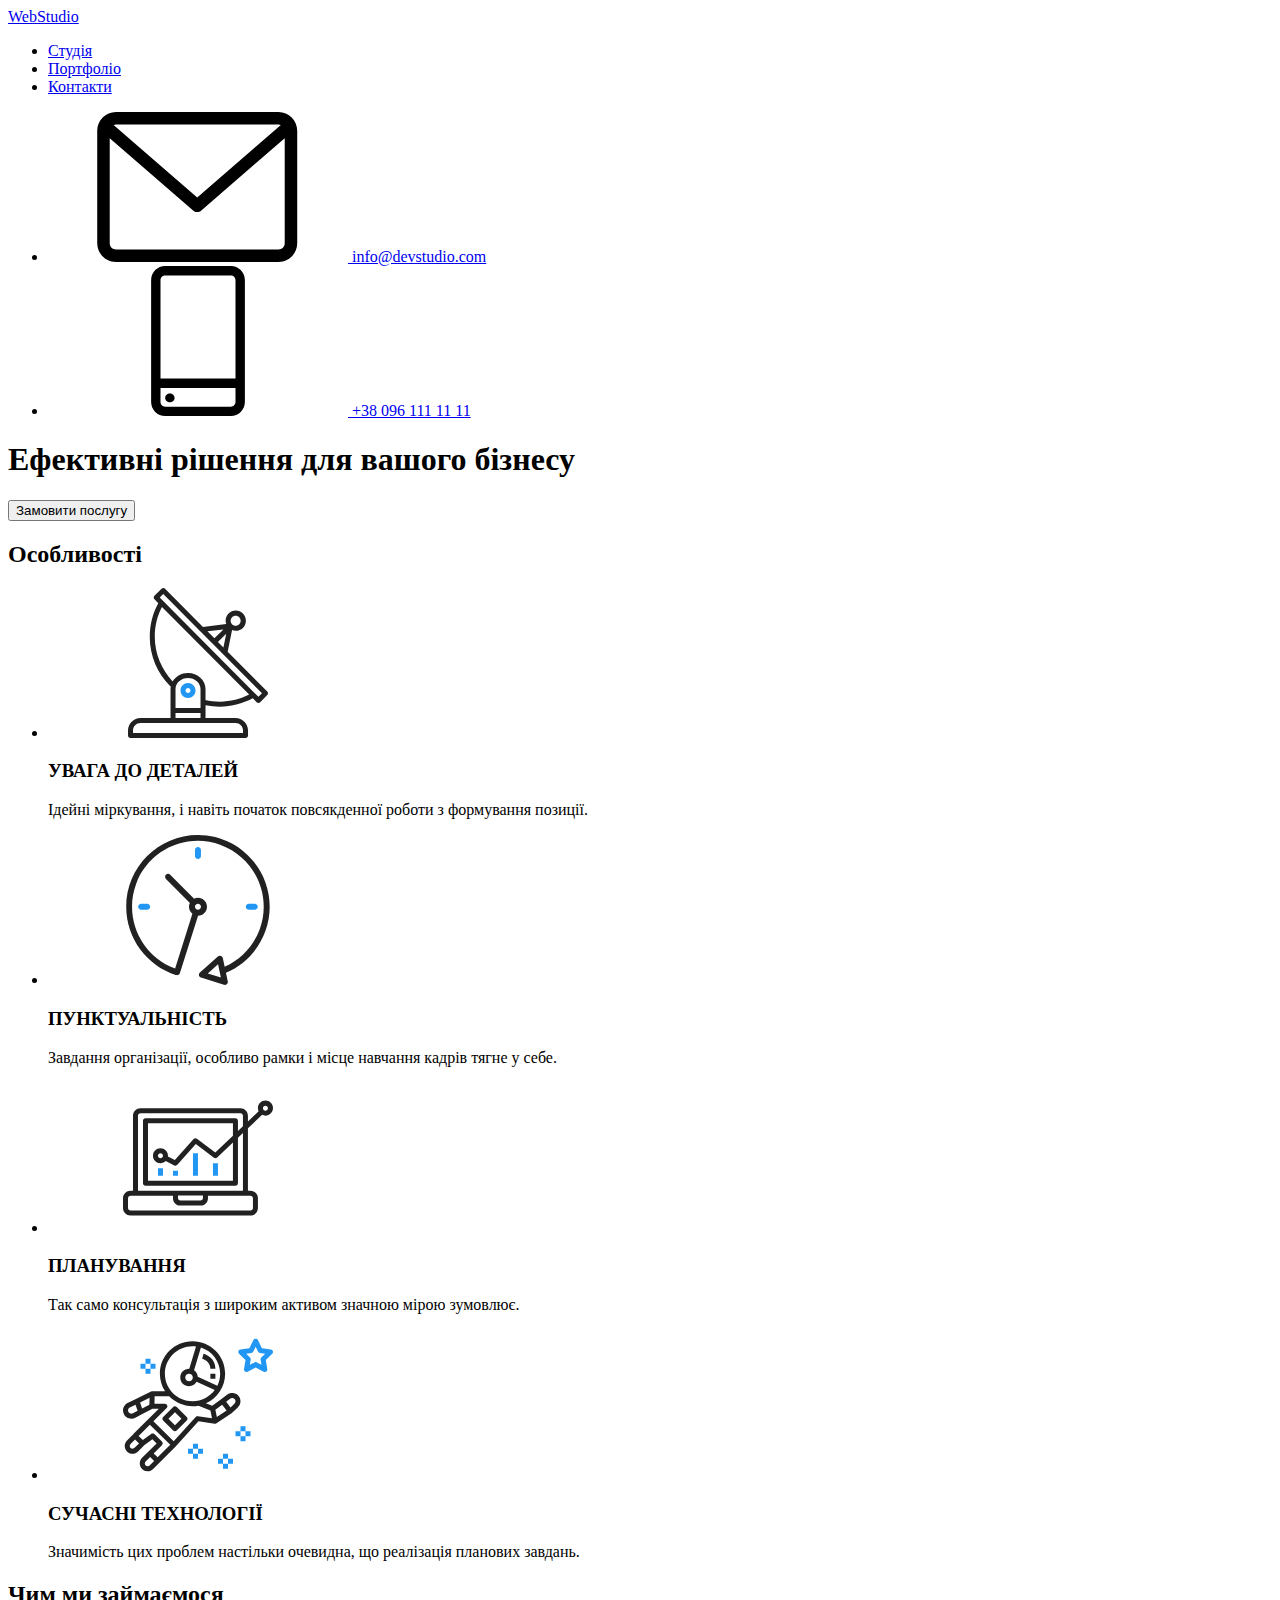
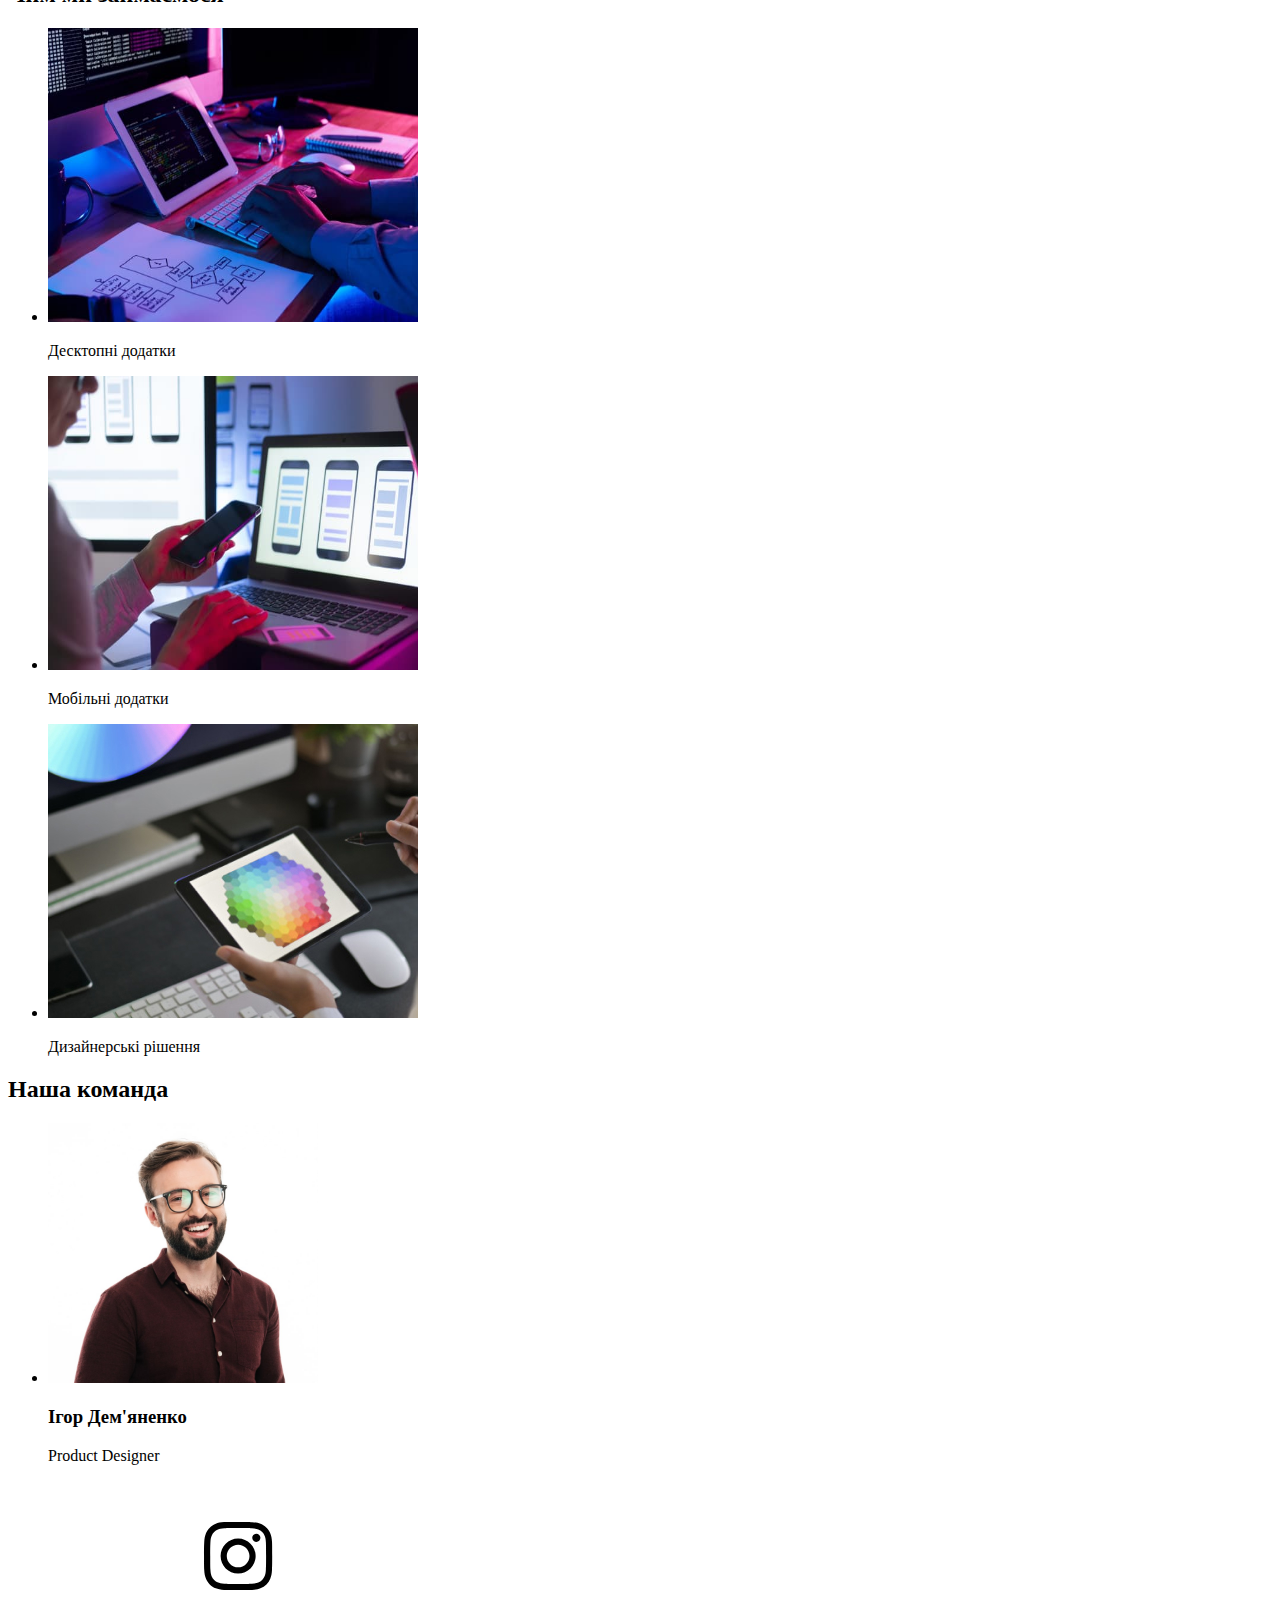
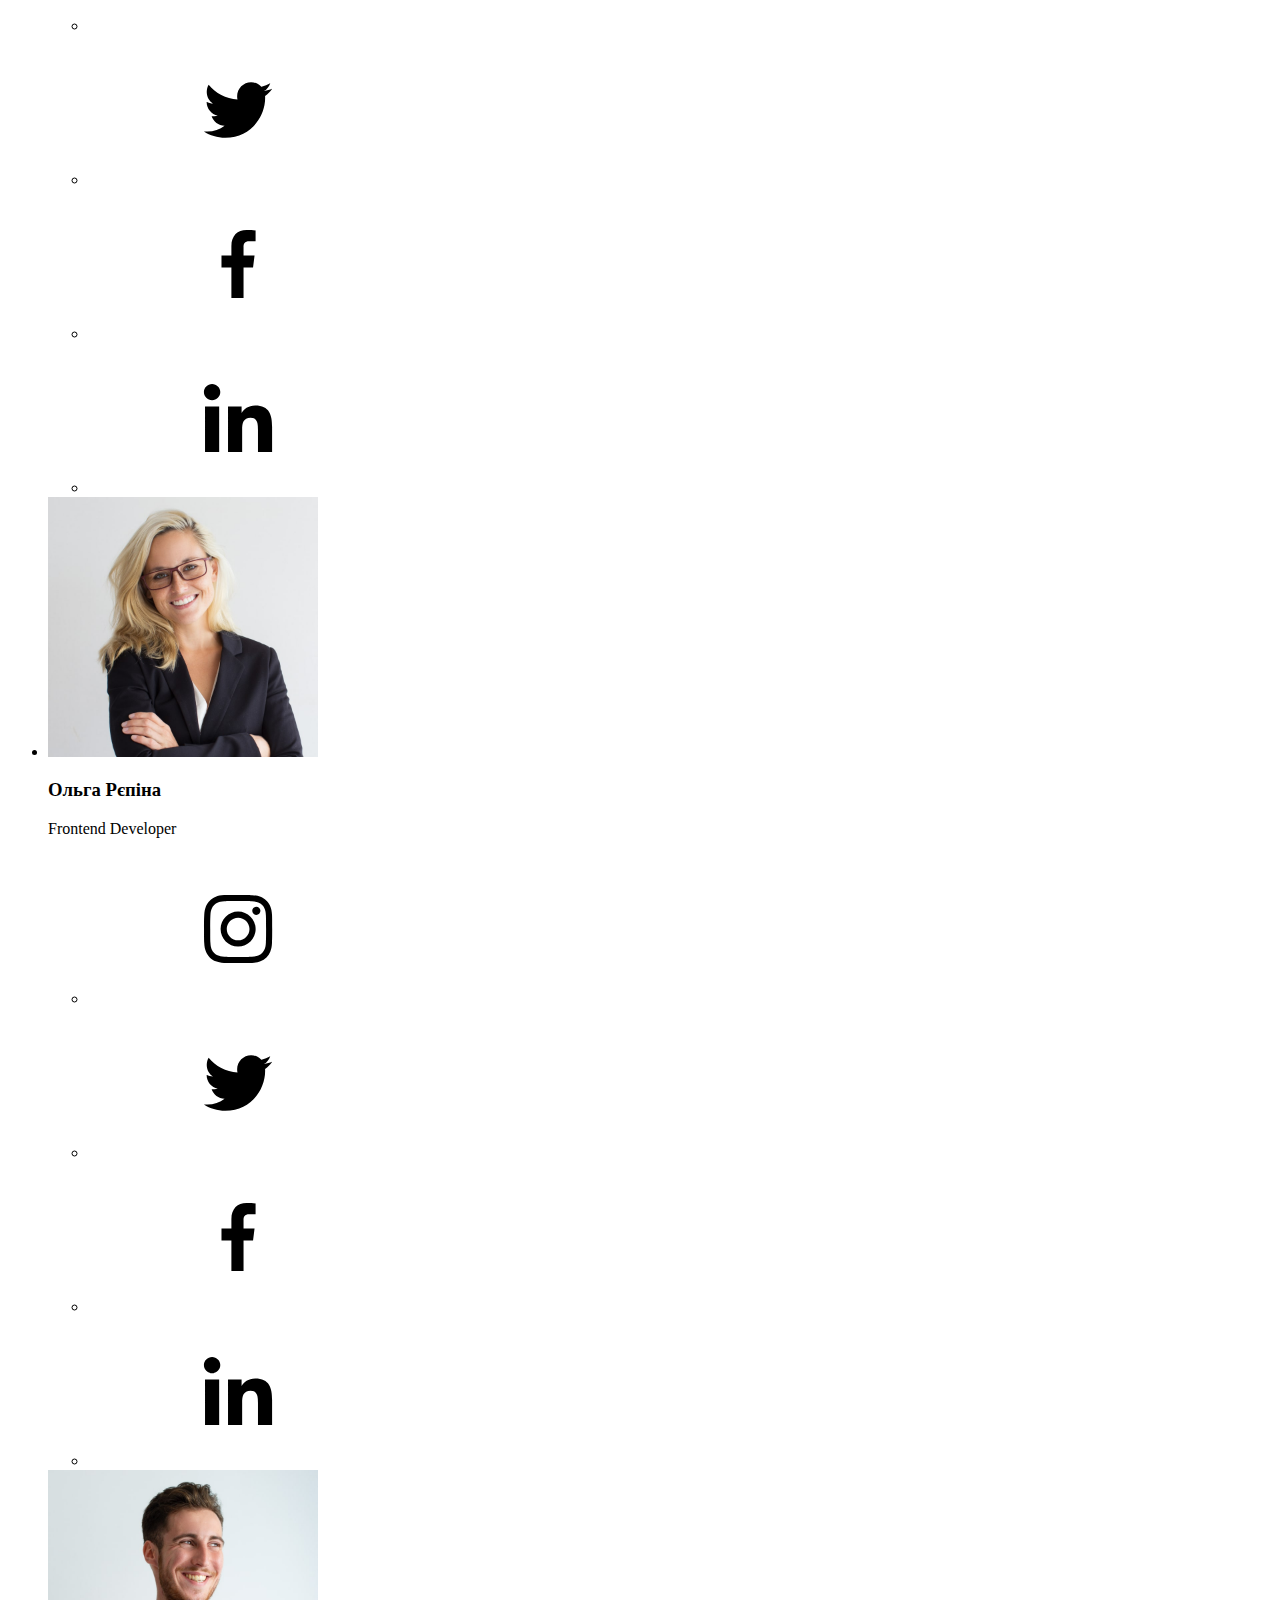
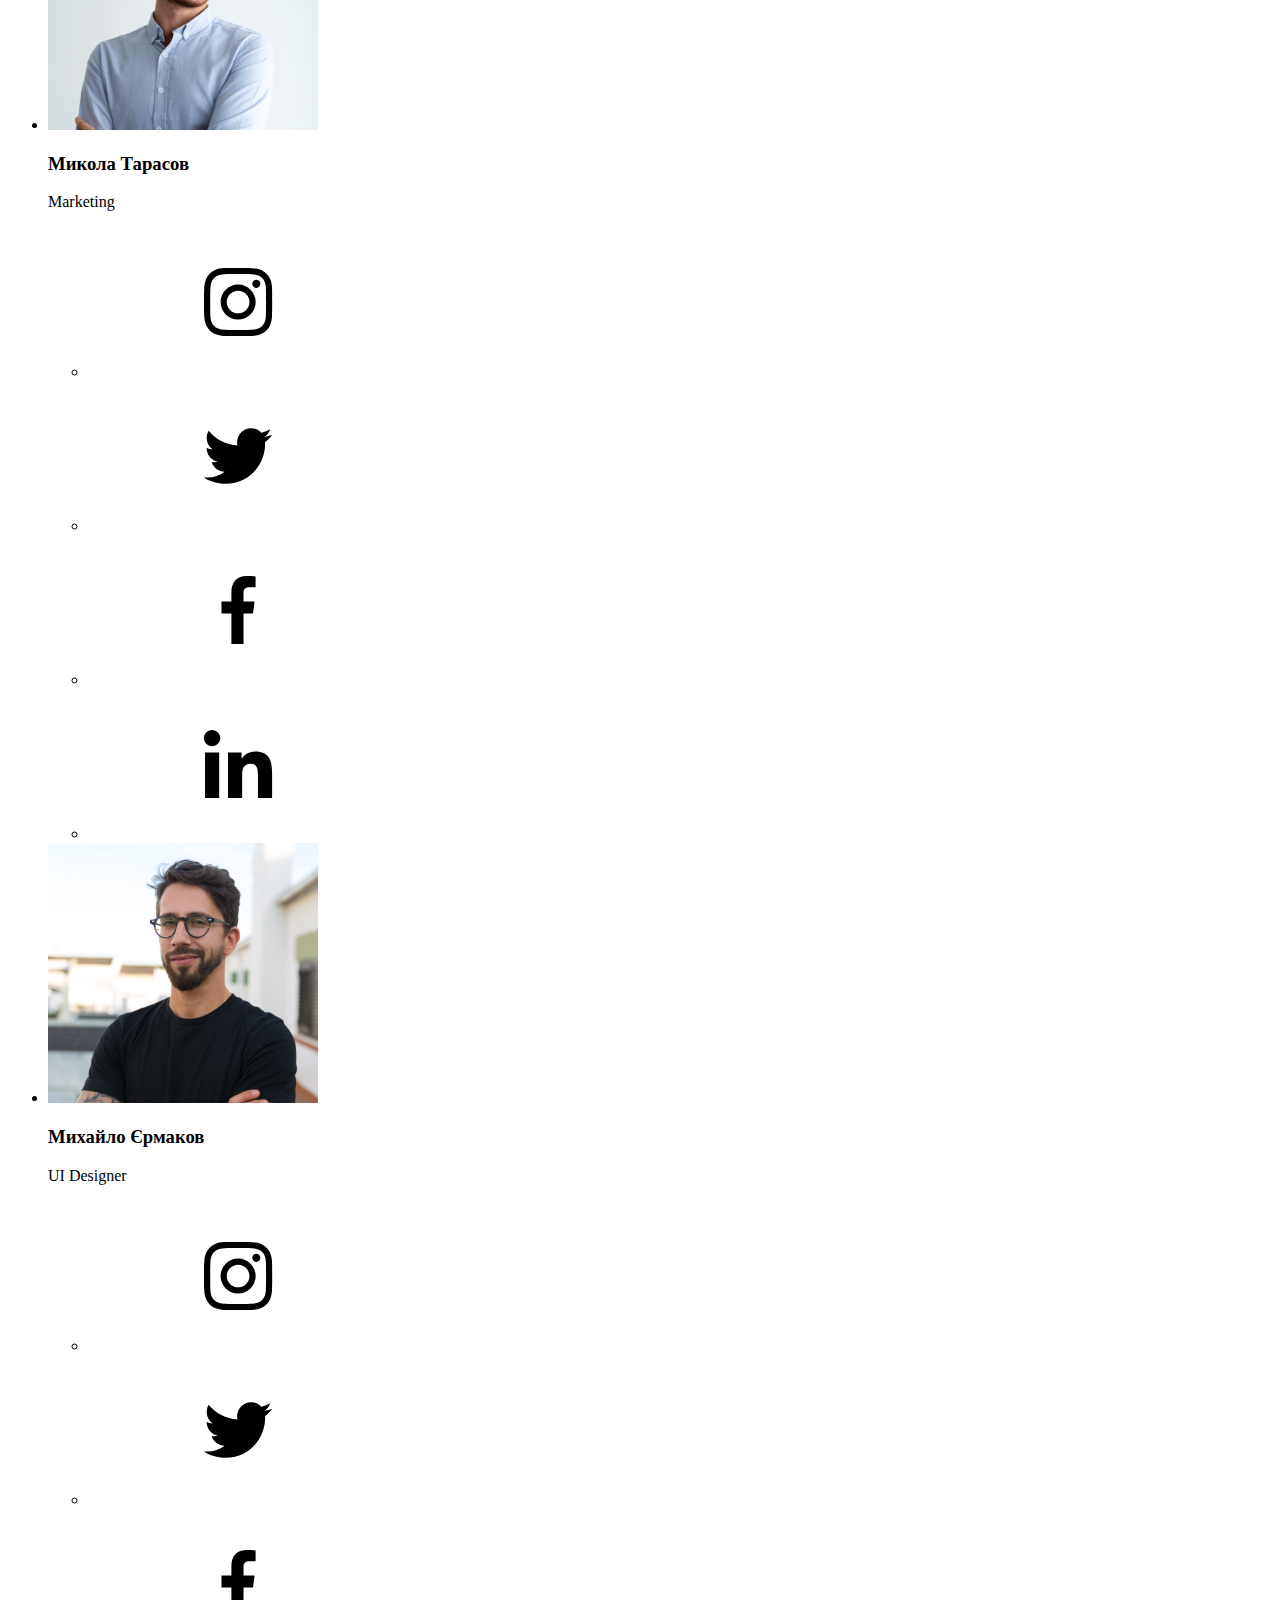
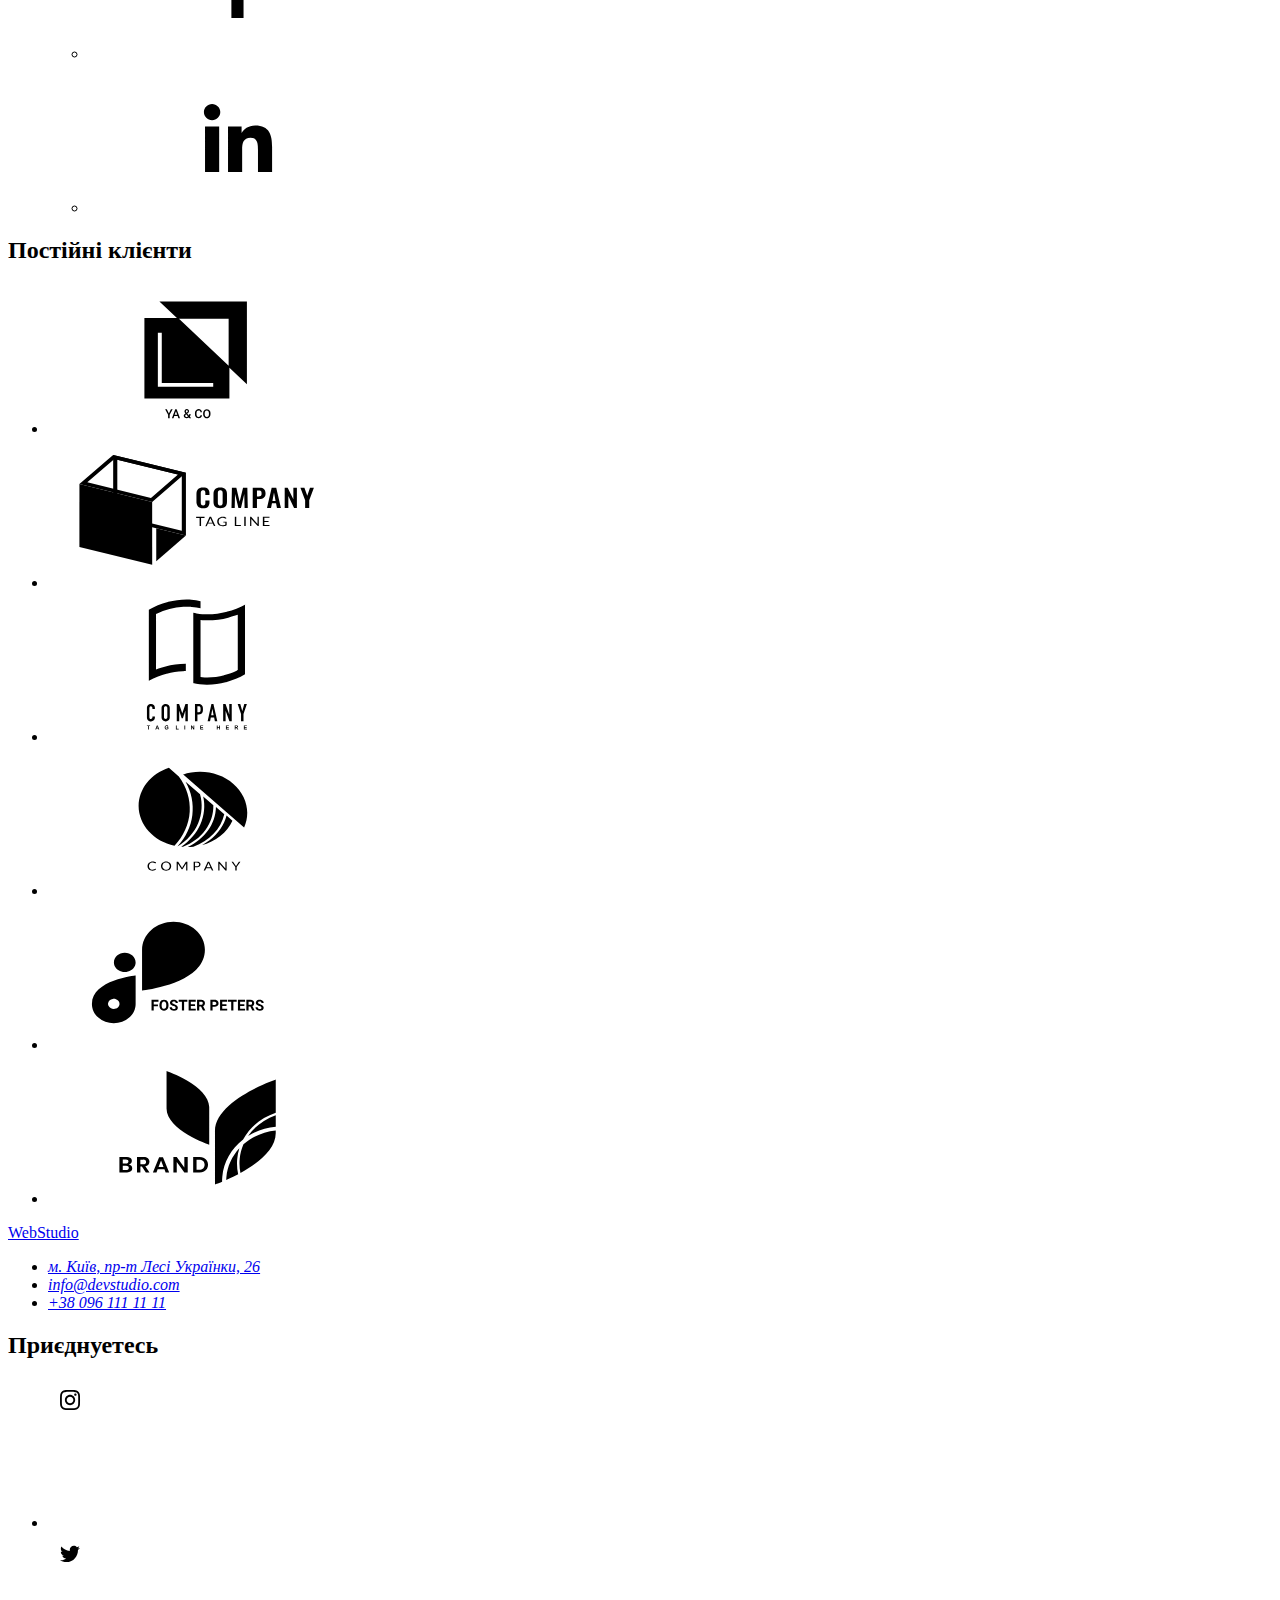
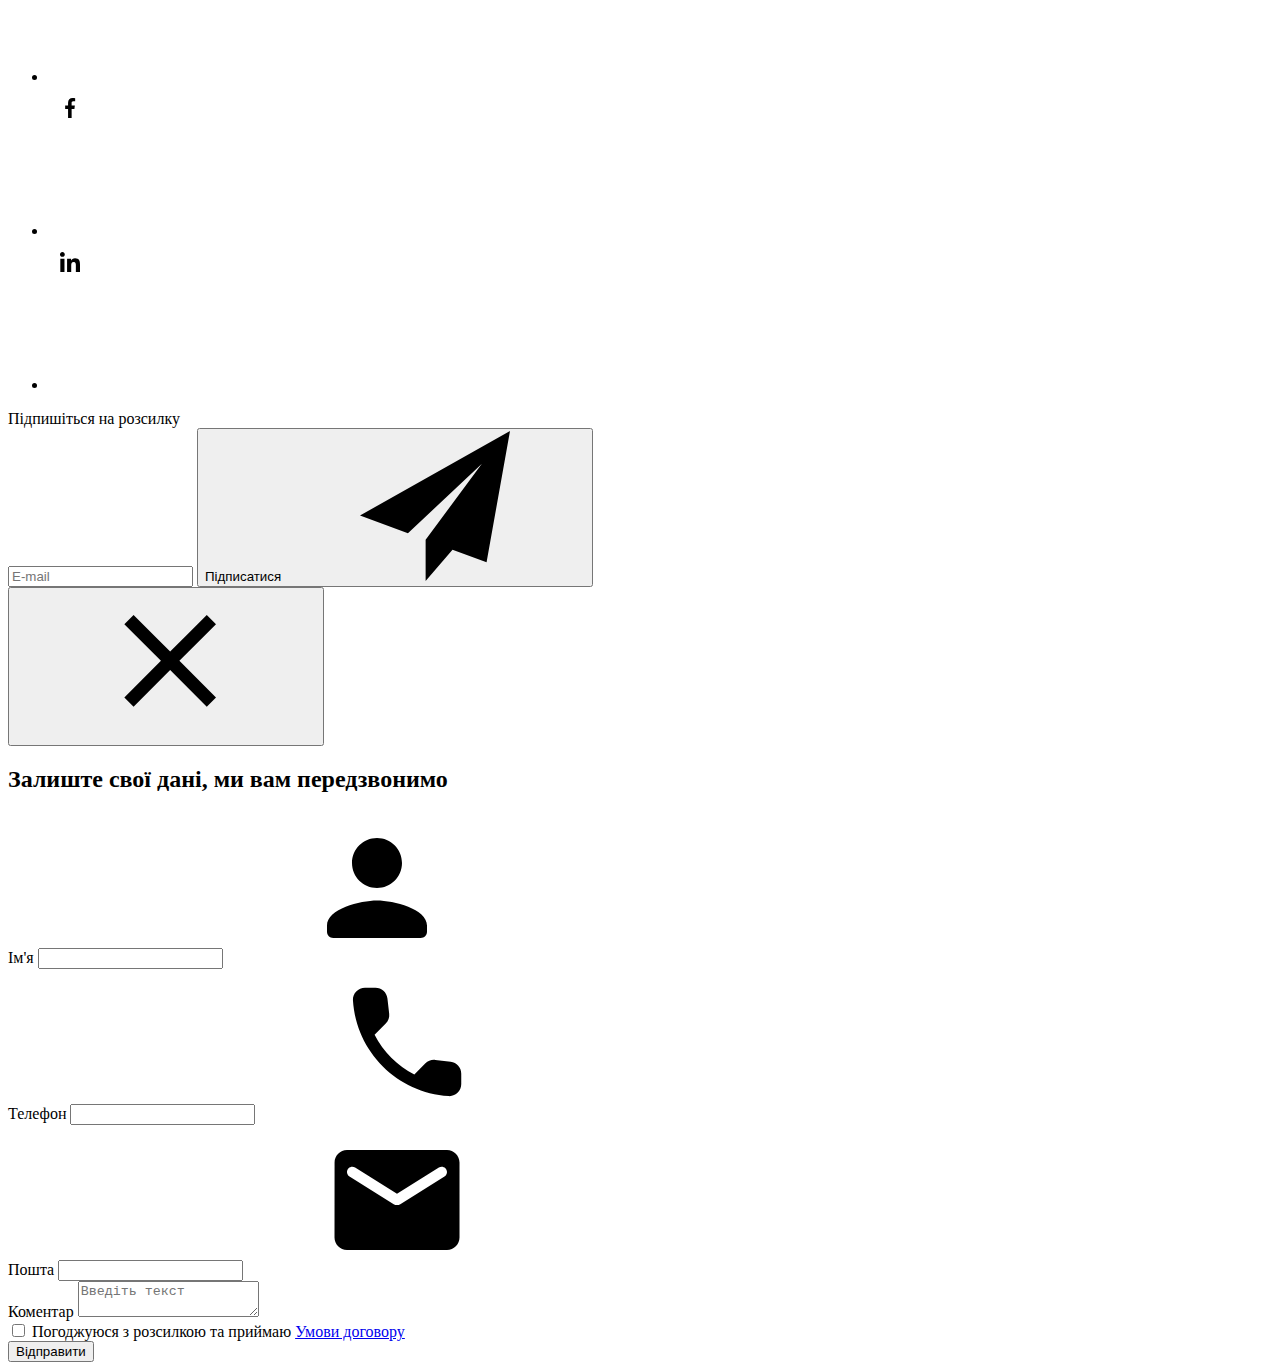
==== index.html @ 0e7dcf39 "hw-7" ====
<!DOCTYPE html>
<html lang="uk">
<head>
    <meta charset="UTF-8">
    <meta http-equiv="X-UA-Compatible" content="IE=edge">
    <meta name="viewport" content="width=device-width, initial-scale=1.0">
    <title>Document</title>
    <link rel="preconnect" href="https://fonts.googleapis.com" />
    <link rel="preconnect" href="https://fonts.gstatic.com" crossorigin />
    <link
      href="https://fonts.googleapis.com/css2?family=Raleway:wght@700&family=Roboto:wght@400;500;700;900&display=swap"
      rel="stylesheet"
    />
    <link rel="stylesheet" href="./dist/css/main.min.css">
</head>
<body>
    <header class="header">
        <div class="header__block container">
          <nav class="nav nav__block">
            <a class="logo header__block" href="./index.html"
              ><span class="logo__text">Web</span>Studio</a
            >
            <ul class="nav__list">
              <li class="nav__items">
                <a class="nav__link nav__link--current" href="./index.html">Студія</a>
              </li>
              <li class="nav__items">
                <a class="nav__link" href="./portfolio.html">Портфоліо</a>
              </li>
              <li class="nav__items">
                <a class="nav__link" href="./index.html">Контакти</a>
              </li>
            </ul>
          </nav>
    
          <ul class="contact">
            <li class="contact__items">
              <div class="contact__block">
                <a class="contact__link" href="mailto:info@devstudio.com"
                >
                <svg class="contact__icon">
                  <use href="./images/icons.svg#icon-envelope">
  
                  </use>
                </svg>
                info@devstudio.com</a
              >
            </div>
            </li>
              
            <li class="contact__items">
              <div class="contact__block">
              <a class="contact__link" href="tel:+380961111111"
                >
                
                  <svg class="contact__icon">
                    <use href="./images/icons.svg#icon-smartphone">
    
                    </use>
                  </svg>
                
                +38 096 111 11 11</a
              >
            </div>
            </li>
          
          </ul>
        </div>
        
    </header>
    <main class="main">
        <section class="hero section">
            <div class="container">
              <h1 class="hero__title">Ефективні рішення для вашого бізнесу</h1>
             
              <button class="hero__button" type="button" data-modal-open>Замовити послугу</button>
          
        </div>
        </section>
        <section class="features section">
            <div class="container">
              <h2 class="visually-hidden">Особливості</h2>
            <ul class="features__list">              
              <li class="features__items">
                <div class="features__block">
                  <svg class="features__icon">
                    <use href="./images/icons.svg#icon-antenna"></use>
                  </svg>  
                </div>
                <h3 class="features__title ">УВАГА ДО ДЕТАЛЕЙ</h3>
                <p class="features__text">
                  Ідейні міркування, і навіть початок повсякденної роботи з
                  формування позиції.
                </p>
              </li>
              <li class="features__items">
                <div class="features__block">
                  <svg class="features__icon">
                    <use href="./images/icons.svg#icon-clock"></use>
                  </svg> 
                </div>
                <h3 class="features__title">ПУНКТУАЛЬНІСТЬ</h3>
                <p class="features__text">
                  Завдання організації, особливо рамки і місце навчання кадрів тягне
                  у себе.
                </p>
              </li>
              <li class="features__items">
                <div class="features__block"><svg class="features__icon">
                  <use href="./images/icons.svg#icon-diagram"></use>
                </svg> 
              </div>
                <h3 class="features__title">ПЛАНУВАННЯ</h3>
                <p class="features__text">
                  Так само консультація з широким активом значною мірою зумовлює.
                </p>
              </li>
              <li class="features__items">
                <div class="features__block">
                    <svg class="features__icon">
                  <use href="./images/icons.svg#icon-astronaut"></use>
                </svg> 
              </div>
                <h3 class="features__title">СУЧАСНІ ТЕХНОЛОГІЇ</h3>
                <p class="features__text">
                  Значимість цих проблем настільки очевидна, що реалізація планових
                  завдань.
                </p>
              </li>
            </ul>
            </div>
        </section>
        <section class="work section">
            <div class="container">
            <h2 class="work__title">Чим ми займаємося</h2>
            <ul class="work__list">
              <li class="work__items">
                <img src="./images/1.jpg" alt="друкуєм" width="370" height="294" />
                <p class="work__lable work__lable--position">Десктопні додатки</p>
              </li>
              <li class="work__items">
                <img
                  src="./images/2.jpg"
                  alt="дивимось в телефон"
                  width="370"
                  height="294"
                />
                <p class="work__lable work__lable--position">Мобільні додатки</p>
              </li>
              <li class="work__items">
                <img
                  src="./images/3.jpg"
                  alt="вибираєм кольор"
                  width="370"
                  height="294"
                />
                <p class="work__lable work__lable--position">Дизайнерські рішення</p>
              </li>
            </ul>
            </div>
        </section>
        <section class="team__section">
            <div class="container">
            <h2 class="team__title">Наша команда</h2>
            <ul class="team__list">
              <li class="team__items">
                <img
                  class="team__image"
                  src="./images/igor.jpg"
                  alt="Ігор Дем'яненко"
                  width="270"
                  height="260"
                />
                <div class="wraper">
                  <h3 class="wraper__name">Ігор Дем'яненко</h3>
                  <p class="wraper__skills" lang="en">Product Designer</p>
                  <ul class="social">
                    <li class="social__items">
                      <a class="social__link" href="">
                      <svg class="social__icon"> 
                        <use href="./images/icons.svg#icon-instagram" >
  
                      </use>
                    </svg>
                    </a>
                    </li>
                    <li class="social__items">
                      <a class="social__link" href="">
                      <svg class="social__icon"> 
                        <use href="./images/icons.svg#icon-twiter" >
  
                      </use>
                    </svg>
                    </a>
                    </li>
                    <li class="social__items">
                      <a class="social__link" href="">
                      <svg class="social__icon"> 
                        <use href="./images/icons.svg#icon-facebock" >
  
                      </use>
                    </svg>
                    </a>
                    </li>
                    <li class="social__items">
                      <a class="social__link" href="">
                      <svg class="social__icon"> 
                        <use href="./images/icons.svg#icon-in" >
  
                      </use>
                    </svg>
                    </a>
                    </li>
                  </ul>
                </div>
              </li>
              <li class="team__items">
               <img
                  class="team__image"
                  src="./images/olga.jpg"
                  alt="Ольга Рєпіна"
                  width="270"
                  height="260"
                />
                <div class="wraper">
                  <h3 class="wraper__name">Ольга Рєпіна</h3>
                  <p class="wraper__skills" lang="en">Frontend Developer</p>
                  <ul class="social">
                    <li class="social__items">
                      <a class="social__link" href="">
                      <svg class="social__icon"> 
                        <use href="./images/icons.svg#icon-instagram" >
  
                      </use>
                    </svg>
                    </a>
                    </li>
                    <li class="social__items">
                      <a class="social__link" href="">
                      <svg class="social__icon"> 
                        <use href="./images/icons.svg#icon-twiter" >
  
                      </use>
                    </svg>
                    </a>
                    </li>
                    <li class="social__items">
                      <a class="social__link" href="">
                      <svg class="social__icon"> 
                        <use href="./images/icons.svg#icon-facebock" >
  
                      </use>
                    </svg>
                    </a>
                    </li>
                    <li class="social__items">
                      <a class="social__link" href="">
                      <svg class="social__icon"> 
                        <use href="./images/icons.svg#icon-in" >
  
                      </use>
                    </svg>
                    </a>
                    </li>
                  </ul>
                </div>
              </li>
    
              <li class="team__items">
                <img
                  class="team__image"
                  src="./images/mukola.jpg"
                  alt="Микола Тарасов"
                  width="270"
                  height="260"
                />
               <div class="wraper">
                <h3 class="wraper__name">Микола Тарасов</h3>
                <p class="wraper__skills" lang="en">Marketing</p>
                <ul class="social">
                  <li class="social__items">
                    <a class="social__link" href="">
                    <svg class="social__icon"> 
                      <use href="./images/icons.svg#icon-instagram" >
  
                    </use>
                  </svg>
                  </a>
                  </li>
                  <li class="social__items">
                    <a class="social__link" href="">
                    <svg class="social__icon"> 
                      <use href="./images/icons.svg#icon-twiter" >
  
                    </use>
                  </svg>
                  </a>
                  </li>
                  <li class="social__items">
                    <a class="social__link" href="">
                    <svg class="social__icon"> 
                      <use href="./images/icons.svg#icon-facebock" >
  
                    </use>
                  </svg>
                  </a>
                  </li>
                  <li class="social__items">
                    <a class="social__link" href="">
                    <svg class="social__icon"> 
                      <use href="./images/icons.svg#icon-in" >
  
                    </use>
                  </svg>
                  </a>
                  </li>
                </ul>
               </div>
              </li>
    
              <li class="team__items">
                <img
                  class="team__image"
                  src="./images/misha.jpg"
                  alt="Михайло Єрмаков"
                  width="270"
                  height="260"
                />
               <div class="wraper">
                <h3 class="wraper__name">Михайло Єрмаков</h3>
                <p class="wraper__skills" lang="en">UI Designer</p>
                <ul class="social">
                  <li class="social__items">
                    <a class="social__link" href="">
                    <svg class="social__icon"> 
                      <use href="./images/icons.svg#icon-instagram" >
  
                    </use>
                  </svg>
                  </a>
                  </li>
                  <li class="social__items">
                    <a class="social__link" href="">
                    <svg class="social__icon"> 
                      <use href="./images/icons.svg#icon-twiter">
  
                    </use>
                  </svg>
                  </a>
                  </li>
                  <li class="social__items">
                    <a class="social__link" href="">
                    <svg class="social__icon"> 
                      <use href="./images/icons.svg#icon-facebock">
  
                    </use>
                  </svg>
                  </a>
                  </li>
                  <li class="social__items">
                    <a class="social__link" href="">
                    <svg class="social__icon"> 
                      <use href="./images/icons.svg#icon-in">
  
                    </use>
                  </svg>
                  </a>
                  </li>
                </ul>
               </div>
              </li>
            </ul>
            </div>
        </section>
        <section class="client section">
            <div class="container">
              <h2 class="client__title">Постійні клієнти</h2>
              <ul class="client__list">
                <li class="client__items">
                 <a class="client__link" href=""> 
                  <svg class="client__icon">
                    <use href="./images/icons.svg#icon-logo"></use>
                  </svg></a>
                </li>
                <li class="client__items">
                 <a class="client__link" href=""> 
                  <svg class="client__icon">
                    <use href="./images/icons.svg#icon-logo1"></use>
                  </svg></a>
                </li>
                <li class="client__items">
                 <a class="client__link" href=""> 
                  <svg class="client__icon">
                    <use href="./images/icons.svg#icon-logo2" ></use>
                  </svg></a>
                </li>
                <li class="client__items">
                 <a class="client__link" href=""> 
                  <svg class="client__icon">
                    <use href="./images/icons.svg#icon-logo3"></use>
                  </svg></a>
                </li>
                <li class="client__items">
                  <a class="client__link" href="">
                    <svg class="client__icon">
                      <use href="./images/icons.svg#icon-logo4"></use>
                    </svg>
                  </a>
                </li>
                <li class="client__items">
                <a class="client__link" href="">  
                  <svg class="client__icon">
                    <use href="./images/icons.svg#icon-logo5" ></use>
                  </svg></a>
                </li>
              </ul>
            </div>
        </section>
    </main>
    <footer class="footer">
        <div class="footer__flex container">
          <div class="footer__block">
            <a class="logo logo__color" href="./index.html"
              ><span class="logo__text">Web</span>Studio</a
            >
            <address class="address">
              <ul class="adress__list">
                <li class="adress__items">
                  <a class="adress__link adress__link--color " href="#"> м. Київ, пр-т Лесі Українки, 26</a>
                </li>
                <li class="adress__items">
                  <a class="adress__link " href=" mailto:info@devstudio.com"
                    >info@devstudio.com</a
                  >
                </li>
                <li class="adress__items">
                  <a class="adress__link " href="tel:+380961111111"
                    >+38 096 111 11 11</a
                  >
                </li>
              
            </address>
          </div>
            <div class="social_block">
            </ul>
            <h2 class="social__title">Приєднуетесь</h2>
            <ul class="social__list">
              <li class="social__items">
                <a class="social__link social__link--color" href="">
                <svg class="social__icon"> 
                  <use href="./images/icons.svg#icon-instagram" width="44" height="44">
  
                </use>
              </svg>
              </a>
              </li>
              <li class="social__items">
                <a class="social__link social__link--color" href="">
                <svg class="social__icon"> 
                  <use href="./images/icons.svg#icon-twiter" width="44" height="44">
  
                </use>
              </svg>
              </a>
              </li>
              <li class="social__items">
                <a class="social__link social__link--color" href="">
                <svg class="social__icon"> 
                  <use href="./images/icons.svg#icon-facebock" width="44" height="44">
  
                </use>
              </svg>
              </a>
              </li>
              <li class="social__items">
                <a class="social__link social__link--color" href="">
                <svg class="social__icon"> 
                  <use href="./images/icons.svg#icon-in" width="44" height="44">
  
                </use>
              </svg>
              </a>
              </li>
            </ul>
            </div>
            <div class="subscription">
              <form class="subscription__form">
                <label class="subscription__lable" for="subscription__email">Підпишіться на розсилку</label>
               <div class="subscription__block">
                <input class="subscription__input" type="email" name="form-subscription" id="subscription__email" placeholder="E-mail">
                <button class="subscription__button" type="submit">
                  Підписатися
                <svg class="subscription__icon"><use href="./images/icons.svg#icon-send"></use></svg>
                </button>
               </div>
              </form>
            </div>
        </div>
    </footer>
    <div class="beack-drop is-hidden" data-modal >
        <div class="modal" >
          <button class="modal__button" type="button" data-modal-close>
            <svg class="modal__icon">
              <use href="./images/icons.svg#icon-close-modal"></use>
            </svg>
          </button>
          <div class="registration">
            <h2 class="registration__title">Залиште свої дані, ми вам передзвонимо</h2>
            <form name="form">
             <div class="form__block form__person">
              <label class="form__lable" for="person"><span class="form__text">Ім'я</span></label>
              <input class="form__input " type="text" id="person" name="form-registration">
              <svg class="form__icon form__icon--person">
                <use href="./images/icons.svg#icon-person">
              </use>
            </svg>
             </div>
  
             <div class="form__block form__tel">
              <label class="form__lable" for="tel"><span class="form__text">Телефон</span></label>
              <input class="form__input form__tel" type="tel" id="tel" name="form-registration">
              <svg class="form__icon form__icon--tel"> 
                <use href="./images/icons.svg#icon-phone">
              </use>
            </svg>
             </div>
  
            <div class="form__block form__email">
              <label class="form__lable" for="email"><span class="form__text">Пошта</span></label>
              <input class="form__input " type="email" id="email" name="form-registration">
              <svg class="form__icon form__icon--email">
                <use href="./images/icons.svg#icon-email">
              </use>
            </svg>
  
            </div>
  
            <div class=" form__block form__textarea--block">
              <label class="form__lable" for="comment"><span class="form__text">Коментар</span></label>
              <textarea class="form__textarea" name="form-registration" placeholder="Введіть текст" id="comment"></textarea>
            </div>
  
            <div class="form__block form__checkbox">
              
             
              <label class="checkbox" for="checkbox">
                
                
                <input class="checkbox__input visually-hidden " type="checkbox" id="checkbox" name="form-registration">
                <span class="checkbox__icon"></span>
                <span class="checkbox__text">Погоджуюся з розсилкою та приймаю <a class="checkbox__text checkbox__link" href="http://"> Умови договору</a></span>
                
              </label>
              
              
  
            </div class="form__block">
              <div class="send">
                <button class="send__button" type="submit">Відправити</button>
              </div>
            </form>
          </div>
          
        </div>
    </div>
    <script src="./js/modal.js"></script>
</body>
</html>
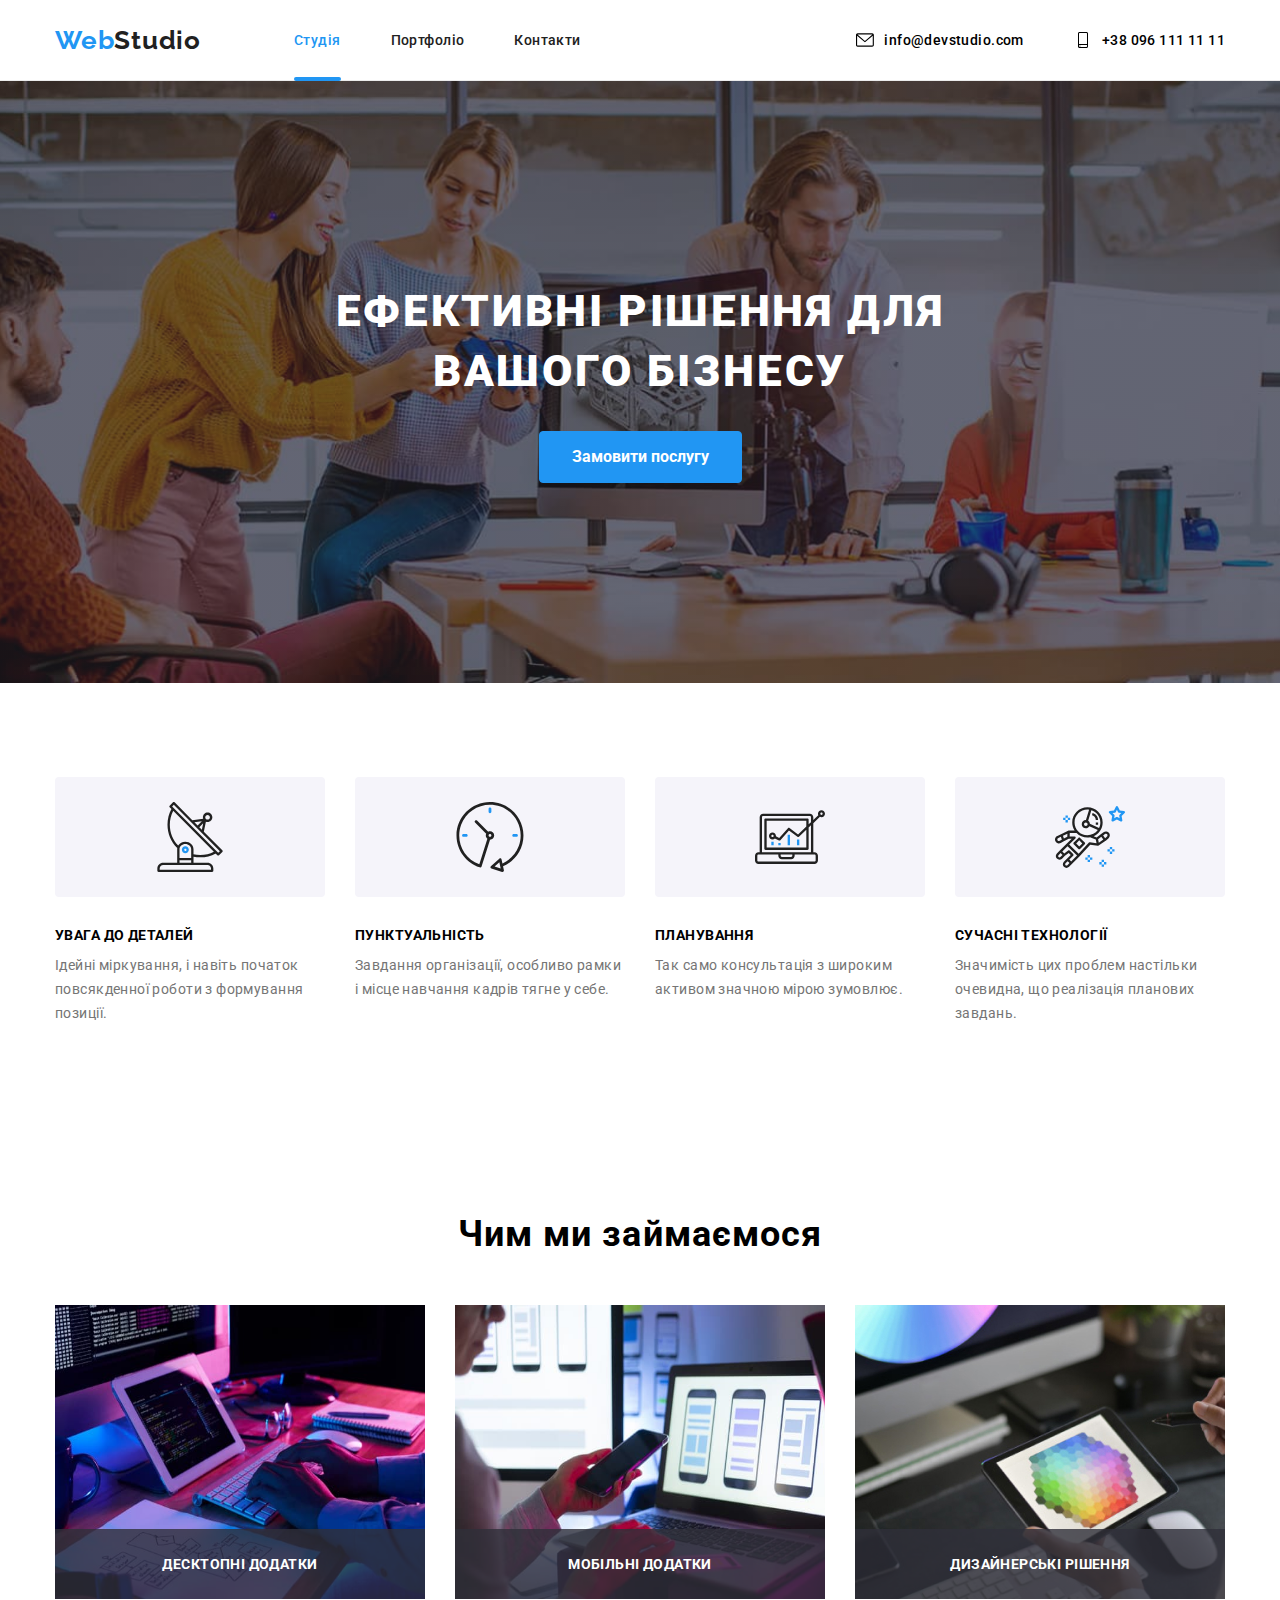
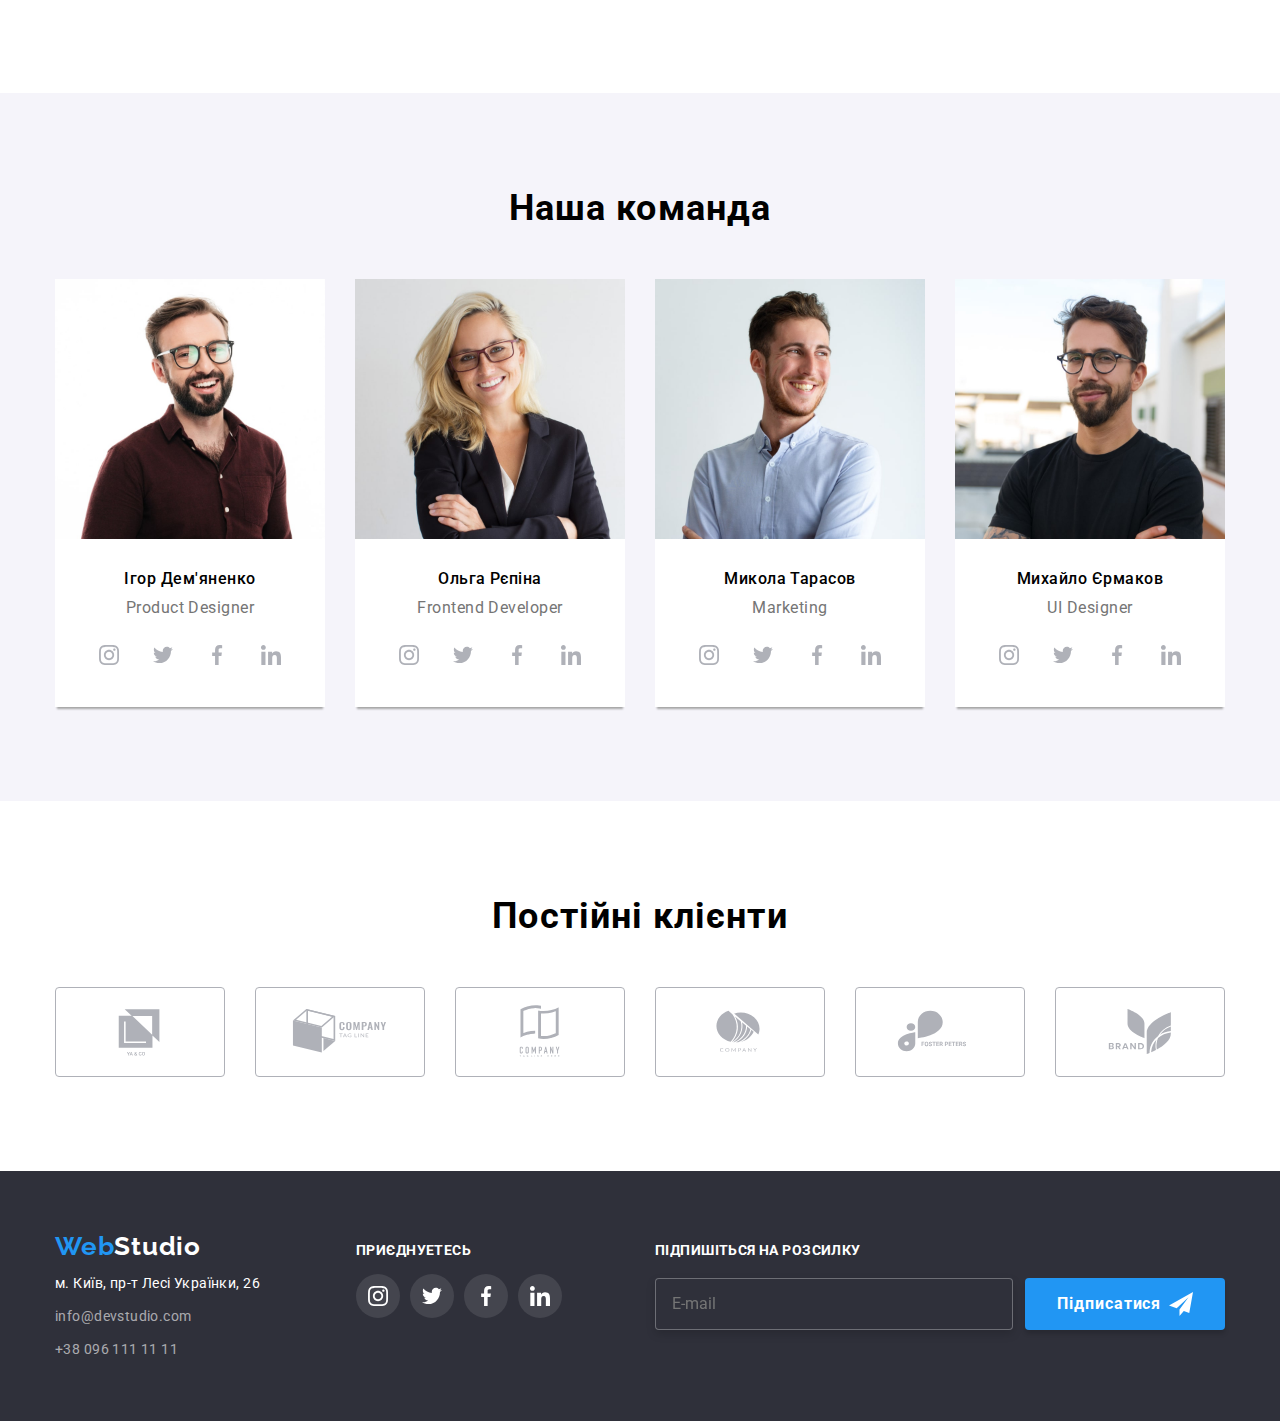
==== commit fd813915: "hw-7- не працювали стилі" ====
--- a/index.html
+++ b/index.html
@@ -11,7 +11,7 @@
       href="https://fonts.googleapis.com/css2?family=Raleway:wght@700&family=Roboto:wght@400;500;700;900&display=swap"
       rel="stylesheet"
     />
-    <link rel="stylesheet" href="./dist/css/main.min.css">
+    <link rel="stylesheet" href="./css/main.min.css">
 </head>
 <body>
     <header class="header">
--- a/css/main.min.css
+++ b/css/main.min.css
@@ -0,0 +1 @@
+/*! modern-normalize v1.1.0 | MIT License | https://github.com/sindresorhus/modern-normalize */*,::before,::after{-webkit-box-sizing:border-box;box-sizing:border-box}html{line-height:1.15;-webkit-text-size-adjust:100%;-moz-tab-size:4;-o-tab-size:4;tab-size:4}body{margin:0;font-family:system-ui,"Segoe UI",Roboto,Helvetica,Arial,sans-serif,"Apple Color Emoji","Segoe UI Emoji"}hr{height:0;color:inherit}abbr[title]{-webkit-text-decoration:underline dotted;text-decoration:underline dotted}b,strong{font-weight:bolder}code,kbd,samp,pre{font-family:ui-monospace,SFMono-Regular,Consolas,"Liberation Mono",Menlo,monospace;font-size:1em}small{font-size:80%}sub,sup{font-size:75%;line-height:0;position:relative;vertical-align:baseline}sub{bottom:-0.25em}sup{top:-0.5em}table{text-indent:0;border-color:inherit}button,input,optgroup,select,textarea{font-family:inherit;font-size:100%;line-height:1.15;margin:0}button,select{text-transform:none}button,[type=button],[type=reset],[type=submit]{-webkit-appearance:button}::-moz-focus-inner{border-style:none;padding:0}:-moz-focusring{outline:1px dotted ButtonText}:-moz-ui-invalid{box-shadow:none}legend{padding:0}progress{vertical-align:baseline}::-webkit-inner-spin-button,::-webkit-outer-spin-button{height:auto}[type=search]{-webkit-appearance:textfield;outline-offset:-2px}::-webkit-search-decoration{-webkit-appearance:none}::-webkit-file-upload-button{-webkit-appearance:button;font:inherit}summary{display:list-item}.visually-hidden{position:absolute;width:1px;height:1px;margin:-1px;border:0;padding:0;white-space:nowrap;-webkit-clip-path:inset(100%);clip-path:inset(100%);clip:rect(0 0 0 0);overflow:hidden}body{font-family:"Roboto",sans-serif;font-size:14px}.section{padding:94px 0}.container{width:1200px;margin:0 auto;padding:0 15px}*{margin:0;padding:0;-webkit-box-sizing:border-box;box-sizing:border-box}a{text-decoration:none;color:#212121}li{list-style:none}img{display:block}.header{border-bottom:1px solid #ececec}.header__block{display:-webkit-box;display:-ms-flexbox;display:flex;-webkit-box-align:center;-ms-flex-align:center;align-items:center}.logo{font-family:"Raleway",sans-serif;color:#212121;font-weight:700;font-size:26px;line-height:1.1923076923;letter-spacing:.03em;margin-right:93px;padding-top:24px;padding-bottom:24px}.logo__color{color:#fff}.logo__text{color:#2196f3}.nav__block{display:-webkit-box;display:-ms-flexbox;display:flex;-webkit-box-align:center;-ms-flex-align:center;align-items:center}.nav__list,.contact{display:-webkit-box;display:-ms-flexbox;display:flex;-webkit-box-align:center;-ms-flex-align:center;align-items:center;margin-left:auto}.nav__items,.contact__items{margin-right:50px}.nav__items:last-child,.contact__items:last-child{margin-right:0}.nav__link{position:relative;font-weight:500;line-height:1.1428571429;letter-spacing:.03em;padding:32px 0;display:block;-webkit-transition:color 250ms cubic-bezier(0.4, 0, 0.2, 1);transition:color 250ms cubic-bezier(0.4, 0, 0.2, 1)}.nav__link:hover,.nav__link:focus{color:#2196f3}.nav__link--current{color:#2196f3}.nav__link--current::after{content:"";position:absolute;bottom:-1px;left:0;width:100%;height:4px;background-color:#2196f3;border-radius:4px}.contact__link{color:var(--paragraph-color);font-weight:500;line-height:1.1428571429;letter-spacing:.03em;padding:32px 0;display:-webkit-box;display:-ms-flexbox;display:flex;-webkit-box-align:center;-ms-flex-align:center;align-items:center;-webkit-transition:color 250ms cubic-bezier(0.4, 0, 0.2, 1);transition:color 250ms cubic-bezier(0.4, 0, 0.2, 1)}.contact__link:hover,.contact__link:focus{color:#2196f3}.contact__icon{width:18px;height:16px;margin-right:10px;fill:currentColor}.hero{text-align:center;background-color:#2f303a;background-image:-webkit-gradient(linear, left bottom, left top, color-stop(100%, rgba(47, 48, 58, 0.4)), to(rgba(47, 48, 58, 0.4))),url(/images/hero-img.jpg);background-image:linear-gradient(to top, rgba(47, 48, 58, 0.4) 100%, rgba(47, 48, 58, 0.4) 100%),url(/images/hero-img.jpg);background-repeat:no-repeat;background-size:cover;background-position:center;padding:200px 0;max-width:1600px;margin:0 auto}.hero__title{font-weight:900;font-size:44px;line-height:1.3636363636;letter-spacing:.06em;text-transform:uppercase;color:#fff;margin-bottom:30px;width:700px;margin:0 auto}.hero__button{background-color:#2196f3;color:#fff;margin-top:30px;font-weight:700;font-size:16px;line-height:1.875;cursor:pointer;padding:10px 32px;border:1px solid #2196f3;border-radius:4px}.features__list{display:-webkit-box;display:-ms-flexbox;display:flex}.features__list>.features__items:not(:first-child){margin-left:30px}.features__items{width:270px}.features__block{width:270px;height:120px;display:-webkit-box;display:-ms-flexbox;display:flex;-webkit-box-pack:center;-ms-flex-pack:center;justify-content:center;-webkit-box-align:center;-ms-flex-align:center;align-items:center;background-color:#f5f4fa;border-radius:4px;margin-bottom:30px}.features__icon{width:70px;height:70px}.features__title{font-size:14px;line-height:1.1428571429;letter-spacing:.03em;text-transform:uppercase;margin-bottom:10px}.features__text{line-height:1.7142857143;letter-spacing:.03em;color:#757575}.work__title{margin-bottom:50px;font-size:36px;line-height:1.1666666667;letter-spacing:.03em;text-align:center}.work__list{display:-webkit-box;display:-ms-flexbox;display:flex}.work__items{position:relative}.work__items:not(:first-child){margin-left:30px}.work__lable{font-weight:700;font-size:14px;line-height:1.1428571429;letter-spacing:.03em;text-transform:uppercase;color:#fff;background-color:rgba(47,48,58,.8)}.work__lable--position{display:-webkit-box;display:-ms-flexbox;display:flex;-webkit-box-pack:center;-ms-flex-pack:center;justify-content:center;-webkit-box-align:center;-ms-flex-align:center;align-items:center;position:absolute;bottom:0;left:0;width:100%;height:70px}.team__section{background-color:#f5f4fa;padding-top:94px;padding-bottom:94px}.team__title{margin-bottom:50px;font-size:36px;line-height:1.1666666667;letter-spacing:.03em;text-align:center}.team__list{display:-webkit-box;display:-ms-flexbox;display:flex;-webkit-box-pack:center;-ms-flex-pack:center;justify-content:center;margin:0 auto}.team__items{background-color:#fff;-webkit-box-shadow:0 4px 2px -2px #a4a4a4;box-shadow:0 4px 2px -2px #a4a4a4}.team__items:not(:first-child){margin-left:30px}.wraper{padding-top:30px;padding-bottom:30px}.wraper__name{margin-bottom:10px;font-weight:500;font-size:16px;line-height:1.1875;letter-spacing:.03em;text-align:center}.wraper__skills{font-size:16px;line-height:1.1875;letter-spacing:.03em;color:#757575;text-align:center}.social{display:-webkit-box;display:-ms-flexbox;display:flex;-webkit-box-pack:center;-ms-flex-pack:center;justify-content:center;-webkit-box-align:center;-ms-flex-align:center;align-items:center;margin-top:16px}.social__items:not(:last-child){margin-right:10px}.social__link{fill:#afb1b8;display:-webkit-box;display:-ms-flexbox;display:flex;-webkit-box-pack:center;-ms-flex-pack:center;justify-content:center;width:100%;height:100%;border-radius:50%;-webkit-transition:background-color 250ms cubic-bezier(0.4, 0, 0.2, 1),fill 250ms cubic-bezier(0.4, 0, 0.2, 1);transition:background-color 250ms cubic-bezier(0.4, 0, 0.2, 1),fill 250ms cubic-bezier(0.4, 0, 0.2, 1)}.social__link:hover,.social__link:focus{background-color:#2196f3;fill:#fff}.social__link--color{display:-webkit-box;display:-ms-flexbox;display:flex;-webkit-box-pack:center;-ms-flex-pack:center;justify-content:center;fill:#fff;background-color:rgba(255,255,255,.1);border-radius:50%}.social__icon{width:44px;height:44px}.client__title{margin-bottom:50px;font-size:36px;line-height:1.1666666667;letter-spacing:.03em;text-align:center}.client__list{display:-webkit-box;display:-ms-flexbox;display:flex;-webkit-box-pack:justify;-ms-flex-pack:justify;justify-content:space-between}.client__items{width:170px}.client__link{width:100%;height:90px;border:1px solid #afb1b8;fill:#afb1b8;border-radius:4px;display:-webkit-box;display:-ms-flexbox;display:flex;-webkit-box-pack:center;-ms-flex-pack:center;justify-content:center;-webkit-box-align:center;-ms-flex-align:center;align-items:center;-webkit-transition:fill 250ms cubic-bezier(0.4, 0, 0.2, 1),border-color 250ms cubic-bezier(0.4, 0, 0.2, 1);transition:fill 250ms cubic-bezier(0.4, 0, 0.2, 1),border-color 250ms cubic-bezier(0.4, 0, 0.2, 1)}.client__link:hover,.client__link:focus{border-color:#2196f3;fill:#2196f3}.client__icon{width:106px;height:60px}.footer{background-color:#2f303a;padding-top:60px;padding-bottom:60px}.footer__flex{display:-webkit-box;display:-ms-flexbox;display:flex;-webkit-box-align:baseline;-ms-flex-align:baseline;align-items:baseline}.footer__block{margin-right:70px;min-width:231px}.address{margin-top:9px}.adress__list{-webkit-box-orient:vertical;-webkit-box-direction:normal;-ms-flex-direction:column;flex-direction:column}.adress__items{margin-top:9px}.adress__link{font-style:normal;letter-spacing:.03em;line-height:1.7142857143;color:rgba(255,255,255,.6);-webkit-transition:color 250ms cubic-bezier(0.4, 0, 0.2, 1);transition:color 250ms cubic-bezier(0.4, 0, 0.2, 1)}.adress__link:hover,.adress__link:focus{color:#2196f3}.adress__link--color{color:#fff}.social__title{color:#fff;font-size:14px;line-height:1.1428571429;letter-spacing:.03em;text-transform:uppercase}.social__list{display:-webkit-box;display:-ms-flexbox;display:flex;-webkit-box-pack:center;-ms-flex-pack:center;justify-content:center;-webkit-box-align:center;-ms-flex-align:center;align-items:center;margin-top:16px}.social__items:not(:last-child){margin-right:10px}.subscription{position:relative;width:570px;margin-left:93px}.subscription__lable{color:#fff;font-size:14px;font-weight:700;line-height:1.1428571429;letter-spacing:.03em;text-transform:uppercase}.subscription__block{display:-webkit-inline-box;display:-ms-inline-flexbox;display:inline-flex;margin-top:20px}.subscription__input{width:358px;margin-right:12px;padding:15px 16px;background-color:#2f303a;color:rgba(255,255,255,.6);border:1px solid rgba(255,255,255,.3);-webkit-filter:drop-shadow(0px 4px 4px rgba(0, 0, 0, 0.15));filter:drop-shadow(0px 4px 4px rgba(0, 0, 0, 0.15));border-radius:4px;font-family:inherit;font-size:16px;line-height:1.25;-webkit-transition:outline 250ms cubic-bezier(0.4, 0, 0.2, 1);transition:outline 250ms cubic-bezier(0.4, 0, 0.2, 1)}.subscription__input:focus{outline:1px solid #2196f3;color:#fff}.subscription__button{display:-webkit-box;display:-ms-flexbox;display:flex;-ms-flex-pack:distribute;justify-content:space-around;-webkit-box-align:center;-ms-flex-align:center;align-items:center;width:200px;background:#2196f3;-webkit-box-shadow:0px 4px 4px rgba(0,0,0,.15);box-shadow:0px 4px 4px rgba(0,0,0,.15);border-radius:4px;border:none;cursor:pointer;padding:10px 28px;font-family:inherit;font-style:normal;font-weight:700;font-size:16px;line-height:1.875;letter-spacing:.06em;color:#fff}.subscription__icon{width:24px;height:24px;fill:#fff}.beack-drop{position:fixed;top:0;left:0;width:100%;height:100%;background-color:rgba(0,0,0,.1019607843);opacity:1;-webkit-transition:opacity 250ms cubic-bezier(0.4, 0, 0.2, 1),visibility 250ms cubic-bezier(0.4, 0, 0.2, 1);transition:opacity 250ms cubic-bezier(0.4, 0, 0.2, 1),visibility 250ms cubic-bezier(0.4, 0, 0.2, 1)}.beack-drop.is-hidden{opacity:0;visibility:hidden}.beack-drop.is-hidden .modal{-webkit-transform:translate(-50%, -50%) scale(0.9);transform:translate(-50%, -50%) scale(0.9)}.modal{position:absolute;top:50%;left:50%;padding:40px;-webkit-transform:translate(-50%, -50%) scale(1);transform:translate(-50%, -50%) scale(1);-webkit-transition:-webkit-transform 250ms cubic-bezier(0.4, 0, 0.2, 1);transition:-webkit-transform 250ms cubic-bezier(0.4, 0, 0.2, 1);transition:transform 250ms cubic-bezier(0.4, 0, 0.2, 1);transition:transform 250ms cubic-bezier(0.4, 0, 0.2, 1), -webkit-transform 250ms cubic-bezier(0.4, 0, 0.2, 1);width:558px;background-color:#fff;-webkit-box-shadow:0px 1px 3px rgba(0,0,0,.12),0px 1px 1px rgba(0,0,0,.14),0px 2px 1px rgba(0,0,0,.2);box-shadow:0px 1px 3px rgba(0,0,0,.12),0px 1px 1px rgba(0,0,0,.14),0px 2px 1px rgba(0,0,0,.2)}.modal__button{position:absolute;top:8px;right:8px;width:30px;height:30px;display:-webkit-box;display:-ms-flexbox;display:flex;-webkit-box-pack:center;-ms-flex-pack:center;justify-content:center;-webkit-box-align:center;-ms-flex-align:center;align-items:center;cursor:pointer;border-color:rgba(0,0,0,.0392156863);border-radius:50%;background-color:#fff;-webkit-transition:color 250ms cubic-bezier(0.4, 0, 0.2, 1);transition:color 250ms cubic-bezier(0.4, 0, 0.2, 1)}.modal__button:hover{fill:#2196f3}.modal__icon{width:18px;height:18px}.registration__title{margin-bottom:12px;font-family:inherit;font-size:20px;line-height:1.15;text-align:center;letter-spacing:.03em}.form__block{margin-bottom:10px}.form__input{position:relative;width:100%;height:40px;border:1px solid rgba(33,33,33,.2);border-radius:4px;padding-top:5px;padding-bottom:5px;padding-left:40px;margin-top:4px;-webkit-transition:outline-color 250ms cubic-bezier(0.4, 0, 0.2, 1);transition:outline-color 250ms cubic-bezier(0.4, 0, 0.2, 1)}.form__input:focus{outline-color:#2196f3}.form__input:focus+.form__icon{fill:#2196f3}.form__icon{width:18px;height:18px;-webkit-transition:fill 250ms cubic-bezier(0.4, 0, 0.2, 1);transition:fill 250ms cubic-bezier(0.4, 0, 0.2, 1)}.form__person,.form__tel,.form__email{position:relative}.form__icon--person,.form__icon--tel,.form__icon--email{position:absolute;top:75%;left:14px;-webkit-transform:translateY(-75%);transform:translateY(-75%)}.form__textarea--block{margin-bottom:20px}.form__text{font-weight:400;font-size:12px;line-height:1.1666666667;letter-spacing:.01em;color:#757575}.form__textarea{display:block;width:100%;height:120px;border:1px solid rgba(33,33,33,.2);border-radius:4px;resize:none;margin-top:4px;padding:12px 16px;-webkit-transition:outline-color 250ms cubic-bezier(0.4, 0, 0.2, 1);transition:outline-color 250ms cubic-bezier(0.4, 0, 0.2, 1)}.form__textarea:focus{outline-color:#2196f3}.form__checkbox{display:-webkit-box;display:-ms-flexbox;display:flex;-webkit-box-pack:center;-ms-flex-pack:center;justify-content:center;margin-bottom:30px}.checkbox{display:-webkit-box;display:-ms-flexbox;display:flex;-webkit-box-align:center;-ms-flex-align:center;align-items:center;cursor:pointer}.checkbox__input:checked+.checkbox__icon{background-image:url(/images/icon-check.svg);background-size:contain;background-color:#2196f3;border-color:#2196f3;background-origin:border-box}.checkbox__icon{display:inline-block;width:16px;height:15px;border:2px solid #212121;border-radius:2px;-webkit-transition:background-color 250ms cubic-bezier(0.4, 0, 0.2, 1),border-color 250ms cubic-bezier(0.4, 0, 0.2, 1);transition:background-color 250ms cubic-bezier(0.4, 0, 0.2, 1),border-color 250ms cubic-bezier(0.4, 0, 0.2, 1)}.checkbox__icon+.checkbox__text{padding-left:7px}.checkbox__text{font-family:inherit;font-style:normal;font-weight:400;font-size:14px;line-height:1.7142857143;letter-spacing:.03em;color:#757575}.checkbox__link{color:#2196f3;text-decoration:underline}.send{display:-webkit-box;display:-ms-flexbox;display:flex;-webkit-box-pack:center;-ms-flex-pack:center;justify-content:center;-webkit-box-align:center;-ms-flex-align:center;align-items:center}.send__button{padding:10px 52px;background-color:#2196f3;color:#fff;cursor:pointer;border:none;border-radius:4px;-webkit-box-sizing:border-box;box-sizing:border-box;-webkit-box-shadow:0px 1px 3px rgba(0,0,0,.12),0px 1px 1px rgba(0,0,0,.14),0px 2px 1px rgba(0,0,0,.2);box-shadow:0px 1px 3px rgba(0,0,0,.12),0px 1px 1px rgba(0,0,0,.14),0px 2px 1px rgba(0,0,0,.2);font-family:inherit;font-weight:700;font-size:16px;line-height:1.875;letter-spacing:.06em}.filters{display:-webkit-box;display:-ms-flexbox;display:flex;-webkit-box-pack:center;-ms-flex-pack:center;justify-content:center;margin-bottom:50px}.filters__items:not(:first-child){margin-left:8px}.filters__button{cursor:pointer;letter-spacing:.03em;font-size:16px;line-height:1.625;padding:6px 22px;border:1px solid #f5f4fa;border-radius:4px;border:none;-webkit-transition:background-color 250ms cubic-bezier(0.4, 0, 0.2, 1),color 250ms cubic-bezier(0.4, 0, 0.2, 1),-webkit-box-shadow 250ms cubic-bezier(0.4, 0, 0.2, 1);transition:background-color 250ms cubic-bezier(0.4, 0, 0.2, 1),color 250ms cubic-bezier(0.4, 0, 0.2, 1),-webkit-box-shadow 250ms cubic-bezier(0.4, 0, 0.2, 1);transition:background-color 250ms cubic-bezier(0.4, 0, 0.2, 1),color 250ms cubic-bezier(0.4, 0, 0.2, 1),box-shadow 250ms cubic-bezier(0.4, 0, 0.2, 1);transition:background-color 250ms cubic-bezier(0.4, 0, 0.2, 1),color 250ms cubic-bezier(0.4, 0, 0.2, 1),box-shadow 250ms cubic-bezier(0.4, 0, 0.2, 1),-webkit-box-shadow 250ms cubic-bezier(0.4, 0, 0.2, 1)}.filters__button:hover,.filters__button:focus{background-color:#2196f3;color:#fff;-webkit-box-shadow:0px 3px 1px rgba(0,0,0,.1),0px 1px 2px rgba(0,0,0,.08),0px 2px 2px rgba(0,0,0,.12);box-shadow:0px 3px 1px rgba(0,0,0,.1),0px 1px 2px rgba(0,0,0,.08),0px 2px 2px rgba(0,0,0,.12)}.portfolio{display:-webkit-box;display:-ms-flexbox;display:flex;-ms-flex-wrap:wrap;flex-wrap:wrap;gap:30px}.portfolio__items{-webkit-transition:-webkit-box-shadow 250ms cubic-bezier(0.4, 0, 0.2, 1);transition:-webkit-box-shadow 250ms cubic-bezier(0.4, 0, 0.2, 1);transition:box-shadow 250ms cubic-bezier(0.4, 0, 0.2, 1);transition:box-shadow 250ms cubic-bezier(0.4, 0, 0.2, 1), -webkit-box-shadow 250ms cubic-bezier(0.4, 0, 0.2, 1);width:calc((100% - 60px)/3)}.portfolio__items:nth-child(3n+1){margin-left:0}.portfolio__items:nth-last-child(-n+3){margin-bottom:0}.portfolio__items:hover{-webkit-box-shadow:0px 1px 1px rgba(0,0,0,.12),0px 4px 4px rgba(0,0,0,.06),1px 4px 6px rgba(0,0,0,.16);box-shadow:0px 1px 1px rgba(0,0,0,.12),0px 4px 4px rgba(0,0,0,.06),1px 4px 6px rgba(0,0,0,.16)}.portfolio__items:hover .overlay{opacity:.9;-webkit-transform:translateY(0);transform:translateY(0)}.portfolio__modal{position:relative;overflow:hidden;cursor:pointer}.overlay{position:absolute;top:0;left:0;width:100%;height:100%;background-color:#2196f3;-webkit-transform:translateY(100%);transform:translateY(100%);-webkit-transition:250ms cubic-bezier(0.4, 0, 0.2, 1);transition:250ms cubic-bezier(0.4, 0, 0.2, 1)}.overlay__text{display:-webkit-box;display:-ms-flexbox;display:flex;-webkit-box-pack:center;-ms-flex-pack:center;justify-content:center;-webkit-box-align:center;-ms-flex-align:center;align-items:center;width:100%;height:100%;padding:0 24px;font-size:18px;line-height:1.5555555556;letter-spacing:.03em;color:#fff}.description{padding:20px 24px;border:1px solid #eee}.description__title{font-size:18px;letter-spacing:.06em;color:#212121;line-height:2;margin-bottom:4px}.description__text{font-size:16px;letter-spacing:.03em;color:#757575;line-height:1.875}/*# sourceMappingURL=main.min.css.map */